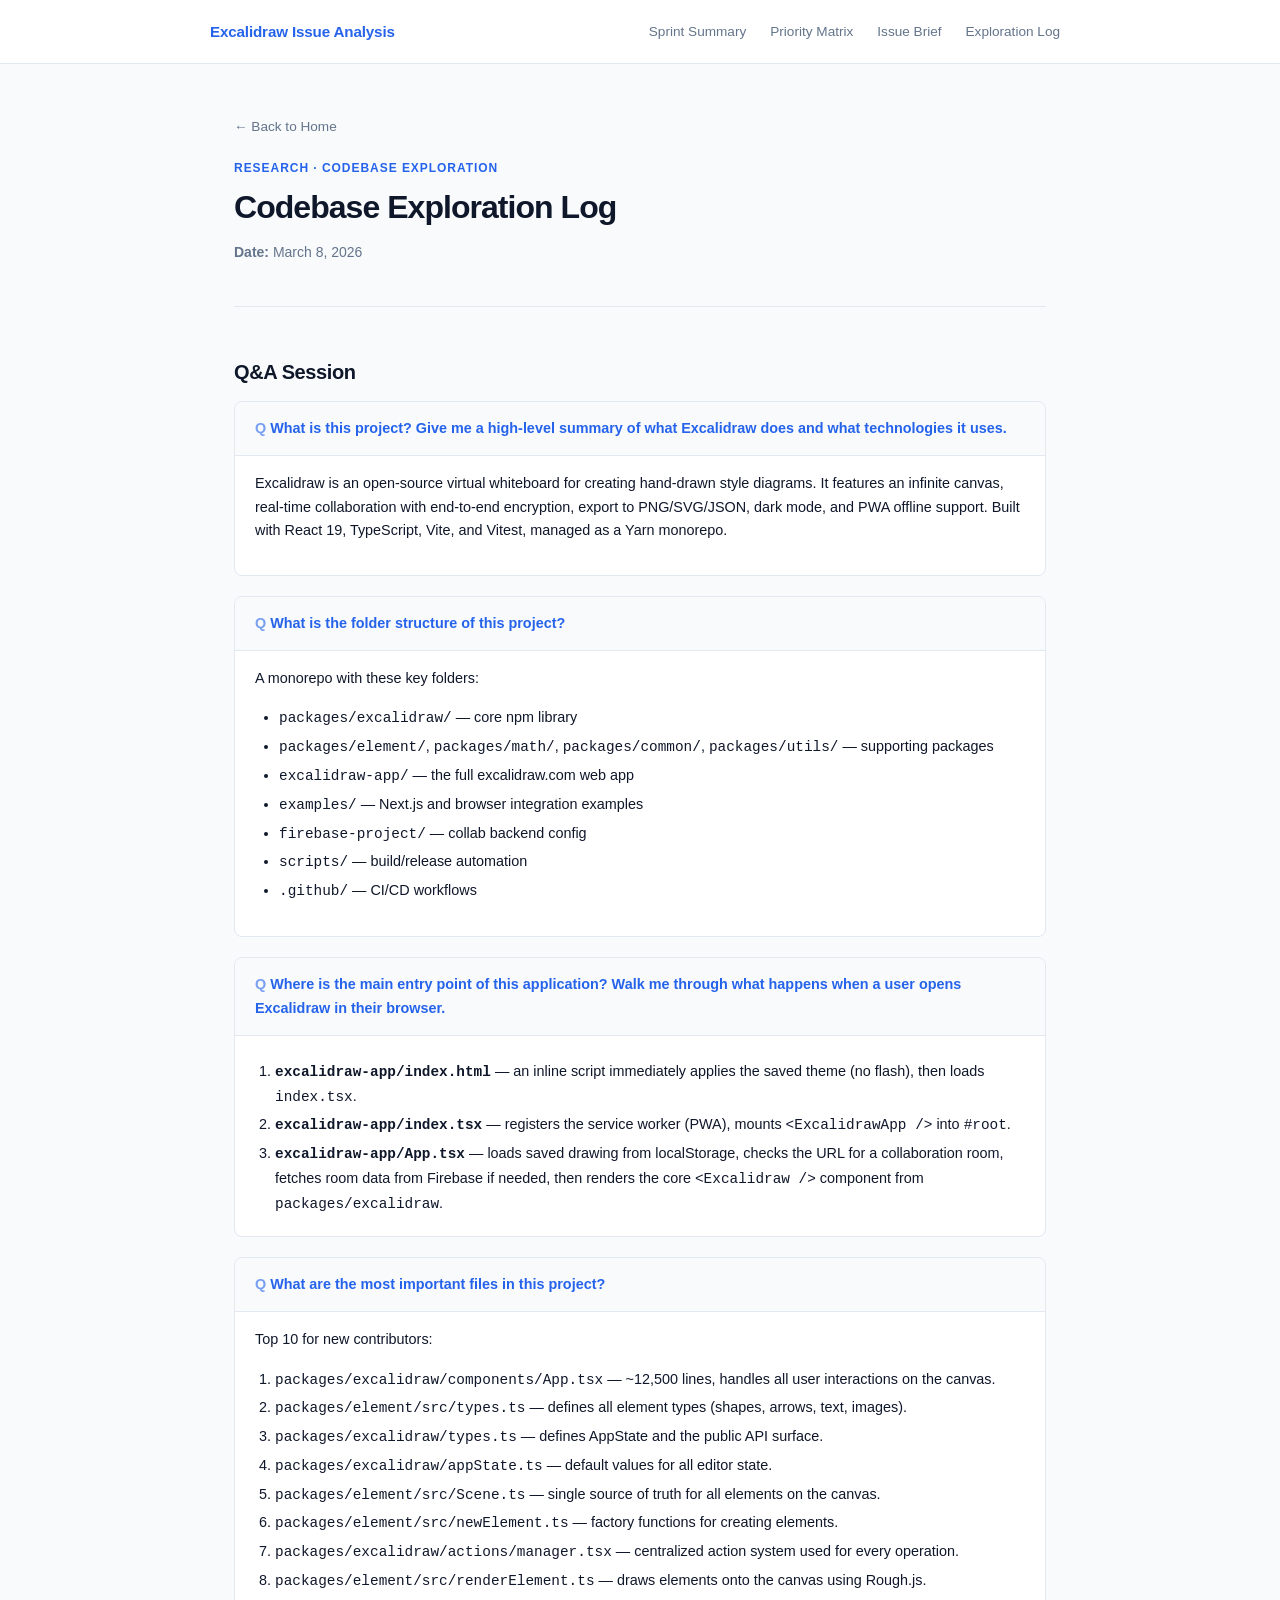
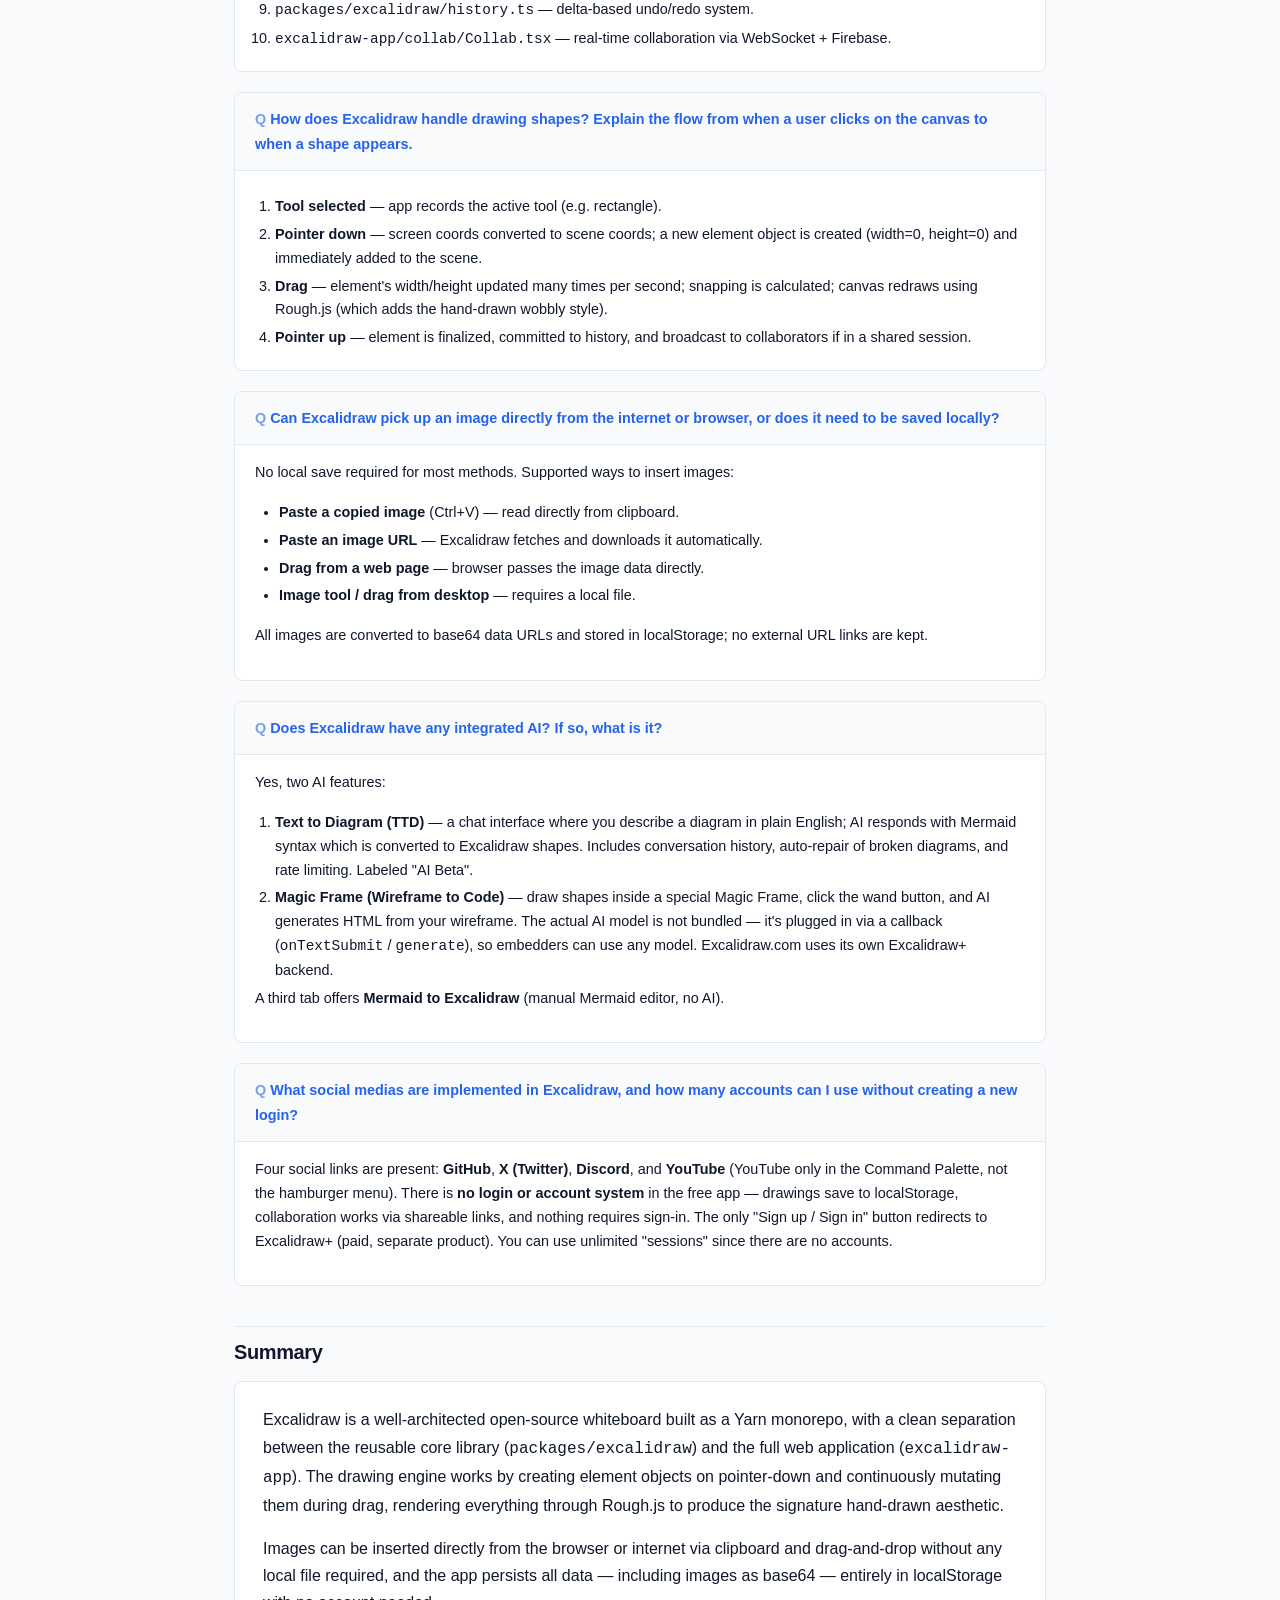
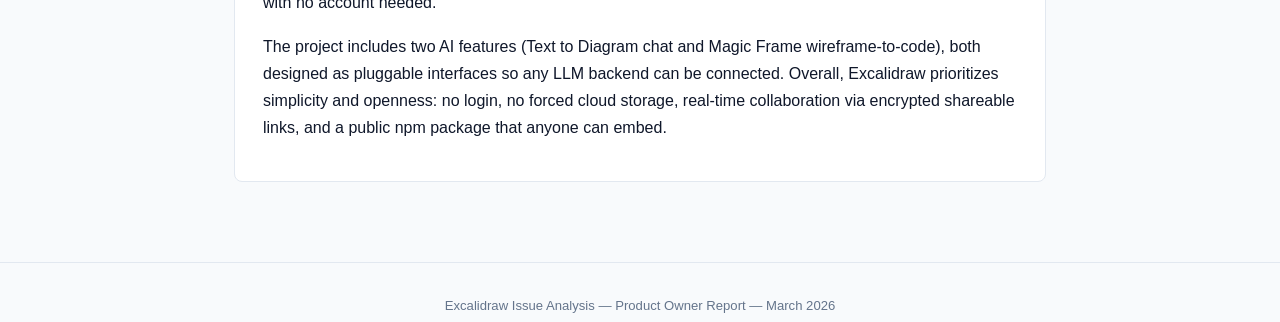
==== exploration-log.html @ 244391a0 "Add issue analysis site Co-Authored-By: Claude Sonnet 4.6 <noreply@anthropic.com>" ====
<!DOCTYPE html>
<html lang="en">
<head>
  <meta charset="UTF-8" />
  <meta name="viewport" content="width=device-width, initial-scale=1.0" />
  <title>Exploration Log — Excalidraw Issue Analysis</title>
  <link rel="stylesheet" href="styles.css" />
</head>
<body>

  <header class="site-header">
    <div class="site-header-inner">
      <a href="index.html" class="site-logo">Excalidraw Issue Analysis</a>
      <nav class="site-nav">
        <a href="sprint-summary.html">Sprint Summary</a>
        <a href="priority-matrix.html">Priority Matrix</a>
        <a href="issue-brief-10882.html">Issue Brief</a>
        <a href="exploration-log.html">Exploration Log</a>
      </nav>
    </div>
  </header>

  <main>
    <div class="page-header">
      <a href="index.html" class="back-link">← Back to Home</a>
      <div class="page-label">Research · Codebase Exploration</div>
      <h1>Codebase Exploration Log</h1>
      <p class="meta"><strong>Date:</strong> March 8, 2026</p>
    </div>

    <article class="content">

      <h2>Q&amp;A Session</h2>

      <div class="qa-block">
        <div class="qa-question">What is this project? Give me a high-level summary of what Excalidraw does and what technologies it uses.</div>
        <div class="qa-answer">
          <p>
            Excalidraw is an open-source virtual whiteboard for creating hand-drawn style diagrams. It features
            an infinite canvas, real-time collaboration with end-to-end encryption, export to PNG/SVG/JSON,
            dark mode, and PWA offline support. Built with React 19, TypeScript, Vite, and Vitest, managed
            as a Yarn monorepo.
          </p>
        </div>
      </div>

      <div class="qa-block">
        <div class="qa-question">What is the folder structure of this project?</div>
        <div class="qa-answer">
          <p>A monorepo with these key folders:</p>
          <ul>
            <li><code>packages/excalidraw/</code> — core npm library</li>
            <li><code>packages/element/</code>, <code>packages/math/</code>, <code>packages/common/</code>, <code>packages/utils/</code> — supporting packages</li>
            <li><code>excalidraw-app/</code> — the full excalidraw.com web app</li>
            <li><code>examples/</code> — Next.js and browser integration examples</li>
            <li><code>firebase-project/</code> — collab backend config</li>
            <li><code>scripts/</code> — build/release automation</li>
            <li><code>.github/</code> — CI/CD workflows</li>
          </ul>
        </div>
      </div>

      <div class="qa-block">
        <div class="qa-question">Where is the main entry point of this application? Walk me through what happens when a user opens Excalidraw in their browser.</div>
        <div class="qa-answer">
          <ol>
            <li><strong><code>excalidraw-app/index.html</code></strong> — an inline script immediately applies the saved theme (no flash), then loads <code>index.tsx</code>.</li>
            <li><strong><code>excalidraw-app/index.tsx</code></strong> — registers the service worker (PWA), mounts <code>&lt;ExcalidrawApp /&gt;</code> into <code>#root</code>.</li>
            <li><strong><code>excalidraw-app/App.tsx</code></strong> — loads saved drawing from localStorage, checks the URL for a collaboration room, fetches room data from Firebase if needed, then renders the core <code>&lt;Excalidraw /&gt;</code> component from <code>packages/excalidraw</code>.</li>
          </ol>
        </div>
      </div>

      <div class="qa-block">
        <div class="qa-question">What are the most important files in this project?</div>
        <div class="qa-answer">
          <p>Top 10 for new contributors:</p>
          <ol>
            <li><code>packages/excalidraw/components/App.tsx</code> — ~12,500 lines, handles all user interactions on the canvas.</li>
            <li><code>packages/element/src/types.ts</code> — defines all element types (shapes, arrows, text, images).</li>
            <li><code>packages/excalidraw/types.ts</code> — defines AppState and the public API surface.</li>
            <li><code>packages/excalidraw/appState.ts</code> — default values for all editor state.</li>
            <li><code>packages/element/src/Scene.ts</code> — single source of truth for all elements on the canvas.</li>
            <li><code>packages/element/src/newElement.ts</code> — factory functions for creating elements.</li>
            <li><code>packages/excalidraw/actions/manager.tsx</code> — centralized action system used for every operation.</li>
            <li><code>packages/element/src/renderElement.ts</code> — draws elements onto the canvas using Rough.js.</li>
            <li><code>packages/excalidraw/history.ts</code> — delta-based undo/redo system.</li>
            <li><code>excalidraw-app/collab/Collab.tsx</code> — real-time collaboration via WebSocket + Firebase.</li>
          </ol>
        </div>
      </div>

      <div class="qa-block">
        <div class="qa-question">How does Excalidraw handle drawing shapes? Explain the flow from when a user clicks on the canvas to when a shape appears.</div>
        <div class="qa-answer">
          <ol>
            <li><strong>Tool selected</strong> — app records the active tool (e.g. rectangle).</li>
            <li><strong>Pointer down</strong> — screen coords converted to scene coords; a new element object is created (width=0, height=0) and immediately added to the scene.</li>
            <li><strong>Drag</strong> — element's width/height updated many times per second; snapping is calculated; canvas redraws using Rough.js (which adds the hand-drawn wobbly style).</li>
            <li><strong>Pointer up</strong> — element is finalized, committed to history, and broadcast to collaborators if in a shared session.</li>
          </ol>
        </div>
      </div>

      <div class="qa-block">
        <div class="qa-question">Can Excalidraw pick up an image directly from the internet or browser, or does it need to be saved locally?</div>
        <div class="qa-answer">
          <p>No local save required for most methods. Supported ways to insert images:</p>
          <ul>
            <li><strong>Paste a copied image</strong> (Ctrl+V) — read directly from clipboard.</li>
            <li><strong>Paste an image URL</strong> — Excalidraw fetches and downloads it automatically.</li>
            <li><strong>Drag from a web page</strong> — browser passes the image data directly.</li>
            <li><strong>Image tool / drag from desktop</strong> — requires a local file.</li>
          </ul>
          <p>
            All images are converted to base64 data URLs and stored in localStorage; no external URL links are kept.
          </p>
        </div>
      </div>

      <div class="qa-block">
        <div class="qa-question">Does Excalidraw have any integrated AI? If so, what is it?</div>
        <div class="qa-answer">
          <p>Yes, two AI features:</p>
          <ol>
            <li>
              <strong>Text to Diagram (TTD)</strong> — a chat interface where you describe a diagram in plain English;
              AI responds with Mermaid syntax which is converted to Excalidraw shapes. Includes conversation history,
              auto-repair of broken diagrams, and rate limiting. Labeled "AI Beta".
            </li>
            <li>
              <strong>Magic Frame (Wireframe to Code)</strong> — draw shapes inside a special Magic Frame, click the
              wand button, and AI generates HTML from your wireframe. The actual AI model is not bundled — it's plugged
              in via a callback (<code>onTextSubmit</code> / <code>generate</code>), so embedders can use any model.
              Excalidraw.com uses its own Excalidraw+ backend.
            </li>
          </ol>
          <p>A third tab offers <strong>Mermaid to Excalidraw</strong> (manual Mermaid editor, no AI).</p>
        </div>
      </div>

      <div class="qa-block">
        <div class="qa-question">What social medias are implemented in Excalidraw, and how many accounts can I use without creating a new login?</div>
        <div class="qa-answer">
          <p>
            Four social links are present: <strong>GitHub</strong>, <strong>X (Twitter)</strong>,
            <strong>Discord</strong>, and <strong>YouTube</strong> (YouTube only in the Command Palette,
            not the hamburger menu). There is <strong>no login or account system</strong> in the free app —
            drawings save to localStorage, collaboration works via shareable links, and nothing requires sign-in.
            The only "Sign up / Sign in" button redirects to Excalidraw+ (paid, separate product).
            You can use unlimited "sessions" since there are no accounts.
          </p>
        </div>
      </div>

      <h2>Summary</h2>

      <div class="summary-block">
        <p>
          Excalidraw is a well-architected open-source whiteboard built as a Yarn monorepo, with a clean separation
          between the reusable core library (<code>packages/excalidraw</code>) and the full web application
          (<code>excalidraw-app</code>). The drawing engine works by creating element objects on pointer-down and
          continuously mutating them during drag, rendering everything through Rough.js to produce the signature
          hand-drawn aesthetic.
        </p>
        <p>
          Images can be inserted directly from the browser or internet via clipboard and drag-and-drop without any
          local file required, and the app persists all data — including images as base64 — entirely in localStorage
          with no account needed.
        </p>
        <p>
          The project includes two AI features (Text to Diagram chat and Magic Frame wireframe-to-code), both designed
          as pluggable interfaces so any LLM backend can be connected. Overall, Excalidraw prioritizes simplicity and
          openness: no login, no forced cloud storage, real-time collaboration via encrypted shareable links, and a
          public npm package that anyone can embed.
        </p>
      </div>

    </article>
  </main>

  <footer class="site-footer">
    Excalidraw Issue Analysis &mdash; Product Owner Report &mdash; March 2026
  </footer>

</body>
</html>
---- styles.css ----
/* ============================================================
   Excalidraw Issue Analysis — Shared Stylesheet
   ============================================================ */

*, *::before, *::after {
  box-sizing: border-box;
}

:root {
  --bg:        #f8fafc;
  --surface:   #ffffff;
  --border:    #e2e8f0;
  --text:      #0f172a;
  --muted:     #64748b;
  --accent:    #2563eb;
  --accent-light: #eff6ff;
  --p1:        #dc2626;
  --p1-bg:     #fef2f2;
  --p2:        #d97706;
  --p2-bg:     #fffbeb;
  --p3:        #16a34a;
  --p3-bg:     #f0fdf4;
  --radius:    8px;
  --max-width: 860px;
}

body {
  margin: 0;
  background: var(--bg);
  color: var(--text);
  font-family: -apple-system, BlinkMacSystemFont, "Segoe UI", Roboto,
               "Helvetica Neue", Arial, sans-serif;
  font-size: 16px;
  line-height: 1.7;
}

/* ---- Layout ---- */

.site-header {
  background: var(--surface);
  border-bottom: 1px solid var(--border);
  padding: 0 24px;
}

.site-header-inner {
  max-width: var(--max-width);
  margin: 0 auto;
  padding: 16px 0;
  display: flex;
  align-items: center;
  justify-content: space-between;
  gap: 16px;
}

.site-logo {
  font-weight: 700;
  font-size: 0.95rem;
  color: var(--accent);
  text-decoration: none;
  letter-spacing: -0.01em;
  white-space: nowrap;
}

.site-logo:hover { opacity: 0.8; }

.site-nav {
  display: flex;
  gap: 4px;
  flex-wrap: wrap;
}

.site-nav a {
  color: var(--muted);
  text-decoration: none;
  font-size: 0.85rem;
  padding: 4px 10px;
  border-radius: 20px;
  transition: background 0.15s, color 0.15s;
}

.site-nav a:hover {
  background: var(--accent-light);
  color: var(--accent);
}

main {
  max-width: var(--max-width);
  margin: 0 auto;
  padding: 48px 24px 80px;
}

/* ---- Homepage hero ---- */

.hero {
  text-align: center;
  padding: 56px 0 48px;
  border-bottom: 1px solid var(--border);
  margin-bottom: 48px;
}

.hero h1 {
  font-size: clamp(1.6rem, 4vw, 2.4rem);
  font-weight: 800;
  letter-spacing: -0.03em;
  line-height: 1.2;
  margin: 0 0 16px;
  color: var(--text);
}

.hero-sub {
  max-width: 600px;
  margin: 0 auto 8px;
  color: var(--muted);
  font-size: 1.05rem;
}

.hero-meta {
  font-size: 0.85rem;
  color: var(--muted);
  margin-top: 20px;
}

.hero-meta strong { color: var(--text); }

/* ---- Nav cards (homepage) ---- */

.card-grid {
  display: grid;
  grid-template-columns: repeat(auto-fill, minmax(380px, 1fr));
  gap: 20px;
}

.card {
  background: var(--surface);
  border: 1px solid var(--border);
  border-radius: var(--radius);
  padding: 28px 28px 24px;
  text-decoration: none;
  color: inherit;
  transition: border-color 0.15s, box-shadow 0.15s, transform 0.1s;
  display: block;
}

.card:hover {
  border-color: var(--accent);
  box-shadow: 0 4px 20px rgba(37,99,235,0.08);
  transform: translateY(-2px);
}

.card-label {
  font-size: 0.75rem;
  font-weight: 600;
  text-transform: uppercase;
  letter-spacing: 0.08em;
  color: var(--accent);
  margin-bottom: 8px;
}

.card h2 {
  font-size: 1.1rem;
  font-weight: 700;
  margin: 0 0 10px;
  letter-spacing: -0.01em;
}

.card p {
  color: var(--muted);
  font-size: 0.9rem;
  margin: 0;
  line-height: 1.5;
}

.card-arrow {
  margin-top: 18px;
  color: var(--accent);
  font-size: 0.85rem;
  font-weight: 500;
}

/* ---- Article / document pages ---- */

.page-header {
  border-bottom: 1px solid var(--border);
  padding-bottom: 28px;
  margin-bottom: 40px;
}

.back-link {
  display: inline-flex;
  align-items: center;
  gap: 6px;
  color: var(--muted);
  text-decoration: none;
  font-size: 0.85rem;
  margin-bottom: 20px;
  transition: color 0.15s;
}

.back-link:hover { color: var(--accent); }

.page-label {
  font-size: 0.75rem;
  font-weight: 600;
  text-transform: uppercase;
  letter-spacing: 0.08em;
  color: var(--accent);
  margin-bottom: 8px;
}

.page-header h1 {
  font-size: clamp(1.5rem, 3.5vw, 2rem);
  font-weight: 800;
  letter-spacing: -0.03em;
  line-height: 1.25;
  margin: 0 0 12px;
}

.page-header .meta {
  color: var(--muted);
  font-size: 0.875rem;
}

/* ---- Article content ---- */

.content h2 {
  font-size: 1.25rem;
  font-weight: 700;
  letter-spacing: -0.02em;
  margin: 40px 0 12px;
  padding-top: 8px;
  border-top: 1px solid var(--border);
}

.content h2:first-child { border-top: none; margin-top: 0; }

.content h3 {
  font-size: 1rem;
  font-weight: 700;
  margin: 28px 0 8px;
  color: var(--text);
}

.content p { margin: 0 0 16px; }

.content ul, .content ol {
  margin: 0 0 16px;
  padding-left: 24px;
}

.content li { margin-bottom: 6px; }

.content strong { font-weight: 600; }

.content a {
  color: var(--accent);
  text-decoration: none;
  border-bottom: 1px solid rgba(37,99,235,0.3);
}

.content a:hover { border-bottom-color: var(--accent); }

/* ---- Tables ---- */

.content table {
  width: 100%;
  border-collapse: collapse;
  font-size: 0.9rem;
  margin: 0 0 24px;
  overflow-x: auto;
  display: block;
}

.content thead {
  background: var(--bg);
}

.content th {
  text-align: left;
  padding: 10px 14px;
  font-weight: 600;
  font-size: 0.8rem;
  text-transform: uppercase;
  letter-spacing: 0.05em;
  color: var(--muted);
  border-bottom: 2px solid var(--border);
}

.content td {
  padding: 11px 14px;
  border-bottom: 1px solid var(--border);
  vertical-align: top;
}

.content tr:last-child td { border-bottom: none; }

.content tbody tr:hover { background: var(--bg); }

/* ---- Priority badges ---- */

.badge {
  display: inline-block;
  padding: 2px 8px;
  border-radius: 4px;
  font-size: 0.75rem;
  font-weight: 700;
  letter-spacing: 0.03em;
}

.badge-p1 { background: var(--p1-bg); color: var(--p1); }
.badge-p2 { background: var(--p2-bg); color: var(--p2); }
.badge-p3 { background: var(--p3-bg); color: var(--p3); }

/* ---- Callout / blockquote ---- */

.callout {
  background: var(--accent-light);
  border-left: 3px solid var(--accent);
  padding: 14px 18px;
  border-radius: 0 var(--radius) var(--radius) 0;
  margin: 0 0 20px;
  font-size: 0.9rem;
  color: #1e3a8a;
}

.callout.warning {
  background: #fffbeb;
  border-color: var(--p2);
  color: #78350f;
}

.callout.danger {
  background: var(--p1-bg);
  border-color: var(--p1);
  color: #7f1d1d;
}

/* ---- Q&A block (exploration log) ---- */

.qa-block {
  background: var(--surface);
  border: 1px solid var(--border);
  border-radius: var(--radius);
  margin-bottom: 20px;
  overflow: hidden;
}

.qa-question {
  background: var(--bg);
  padding: 14px 20px;
  font-weight: 600;
  font-size: 0.9rem;
  border-bottom: 1px solid var(--border);
  color: var(--accent);
}

.qa-question::before {
  content: "Q ";
  font-weight: 800;
  opacity: 0.6;
}

.qa-answer {
  padding: 16px 20px;
  font-size: 0.9rem;
  line-height: 1.65;
}

.qa-answer ol {
  margin: 8px 0 0;
  padding-left: 20px;
}

.qa-answer li { margin-bottom: 4px; }

/* ---- Summary section (exploration log) ---- */

.summary-block {
  background: var(--surface);
  border: 1px solid var(--border);
  border-radius: var(--radius);
  padding: 24px 28px;
  margin-top: 12px;
}

/* ---- Metrics grid ---- */

.metrics-grid {
  display: grid;
  grid-template-columns: repeat(auto-fill, minmax(160px, 1fr));
  gap: 14px;
  margin: 0 0 28px;
}

.metric-card {
  background: var(--surface);
  border: 1px solid var(--border);
  border-radius: var(--radius);
  padding: 16px;
  text-align: center;
}

.metric-card .metric-value {
  font-size: 1.6rem;
  font-weight: 800;
  color: var(--accent);
  line-height: 1;
  margin-bottom: 4px;
}

.metric-card .metric-label {
  font-size: 0.75rem;
  color: var(--muted);
  line-height: 1.3;
}

/* ---- Footer ---- */

.site-footer {
  border-top: 1px solid var(--border);
  text-align: center;
  padding: 32px 24px;
  color: var(--muted);
  font-size: 0.82rem;
}

/* ---- Responsive ---- */

@media (max-width: 640px) {
  .card-grid { grid-template-columns: 1fr; }
  .site-header-inner { flex-direction: column; align-items: flex-start; }
  .hero { padding: 40px 0 32px; }
  main { padding: 32px 20px 60px; }
}
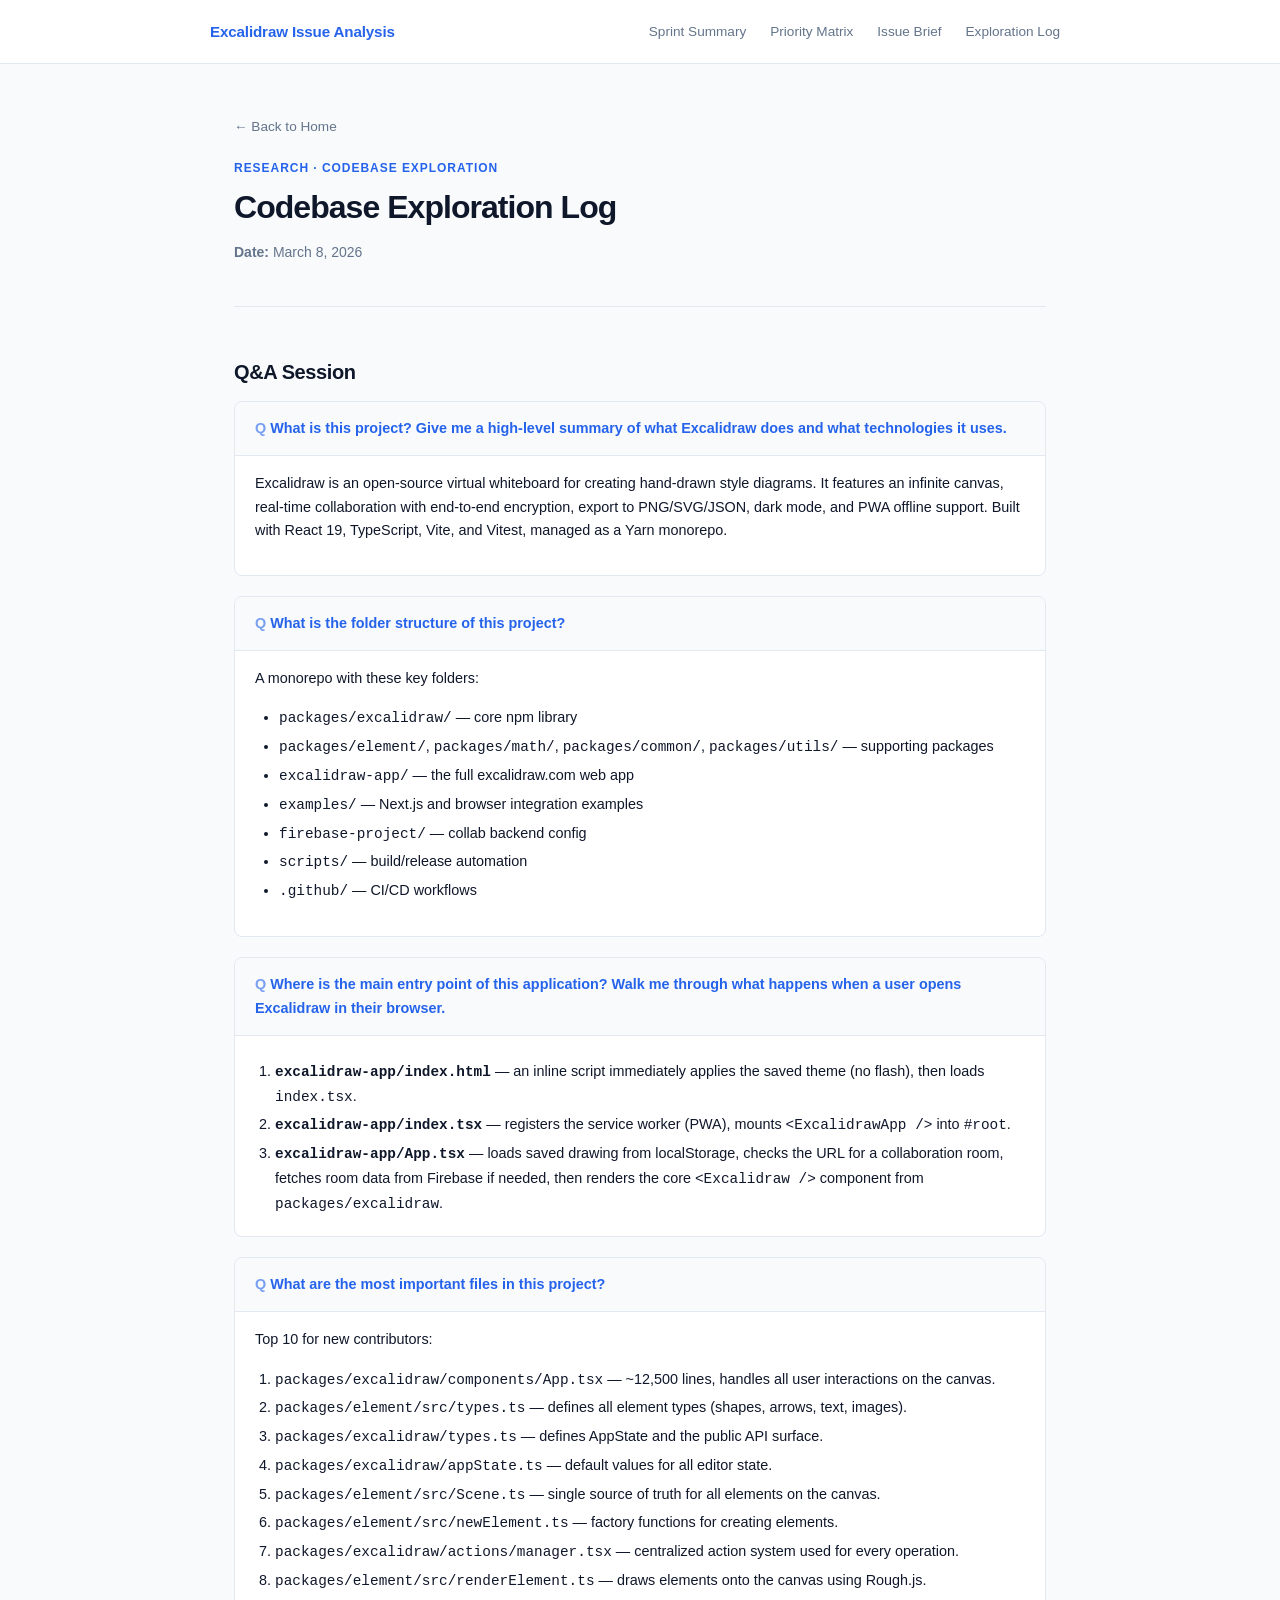
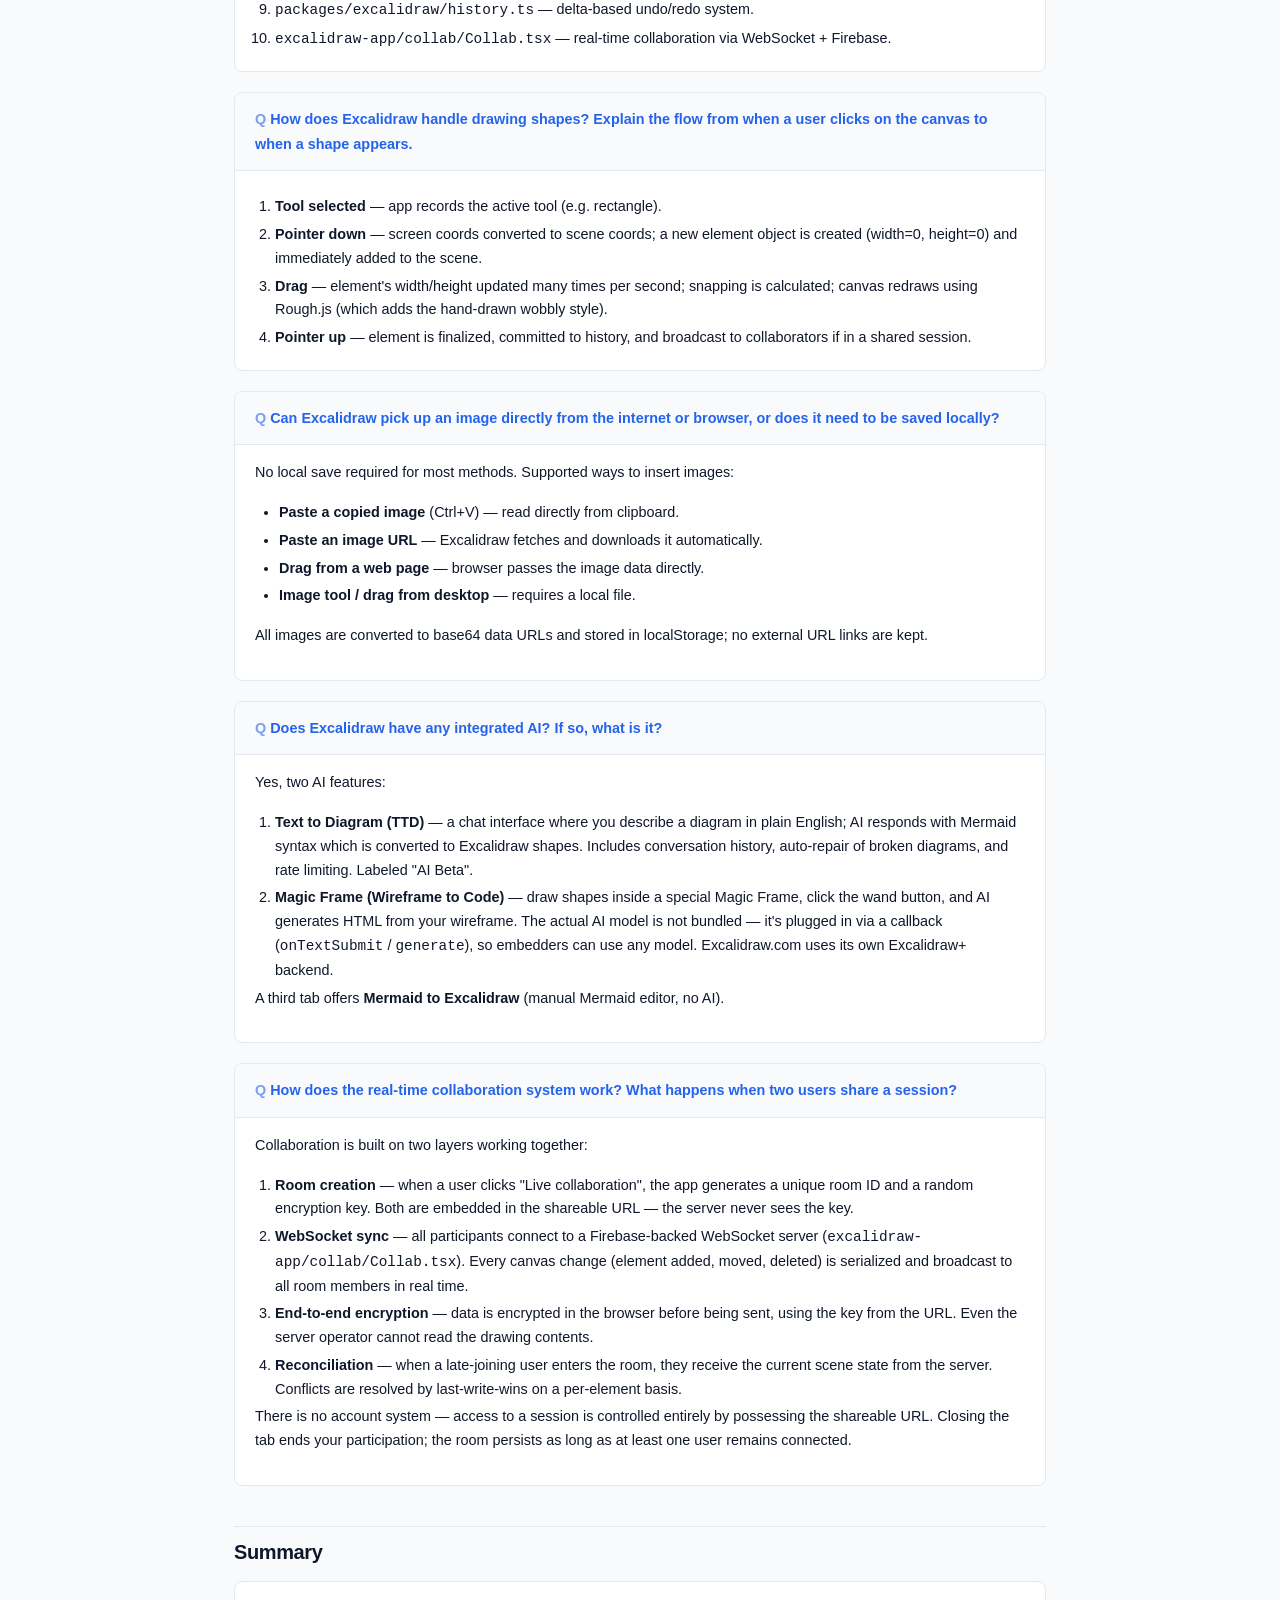
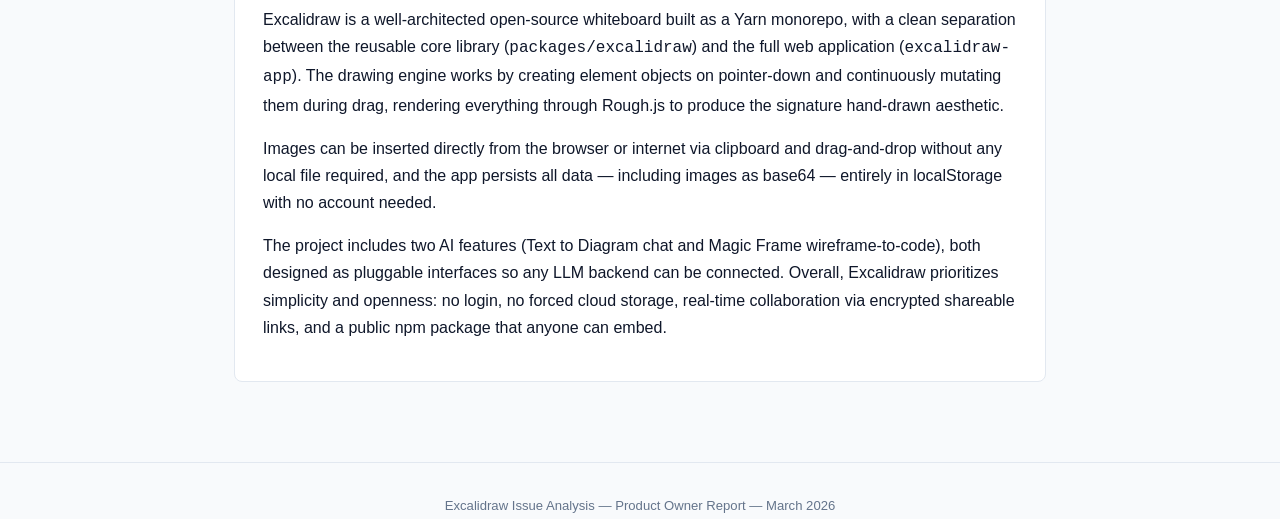
==== commit ed738ca3: "Apply QC fixes from site review - Fix Sprint Summary card label (remove "Homepage ·") - Align #10913" ====
--- a/exploration-log.html
+++ b/exploration-log.html
@@ -140,15 +140,20 @@
       </div>
 
       <div class="qa-block">
-        <div class="qa-question">What social medias are implemented in Excalidraw, and how many accounts can I use without creating a new login?</div>
+        <div class="qa-question">How does the real-time collaboration system work? What happens when two users share a session?</div>
         <div class="qa-answer">
           <p>
-            Four social links are present: <strong>GitHub</strong>, <strong>X (Twitter)</strong>,
-            <strong>Discord</strong>, and <strong>YouTube</strong> (YouTube only in the Command Palette,
-            not the hamburger menu). There is <strong>no login or account system</strong> in the free app —
-            drawings save to localStorage, collaboration works via shareable links, and nothing requires sign-in.
-            The only "Sign up / Sign in" button redirects to Excalidraw+ (paid, separate product).
-            You can use unlimited "sessions" since there are no accounts.
+            Collaboration is built on two layers working together:
+          </p>
+          <ol>
+            <li><strong>Room creation</strong> — when a user clicks "Live collaboration", the app generates a unique room ID and a random encryption key. Both are embedded in the shareable URL — the server never sees the key.</li>
+            <li><strong>WebSocket sync</strong> — all participants connect to a Firebase-backed WebSocket server (<code>excalidraw-app/collab/Collab.tsx</code>). Every canvas change (element added, moved, deleted) is serialized and broadcast to all room members in real time.</li>
+            <li><strong>End-to-end encryption</strong> — data is encrypted in the browser before being sent, using the key from the URL. Even the server operator cannot read the drawing contents.</li>
+            <li><strong>Reconciliation</strong> — when a late-joining user enters the room, they receive the current scene state from the server. Conflicts are resolved by last-write-wins on a per-element basis.</li>
+          </ol>
+          <p>
+            There is no account system — access to a session is controlled entirely by possessing the shareable URL.
+            Closing the tab ends your participation; the room persists as long as at least one user remains connected.
           </p>
         </div>
       </div>
